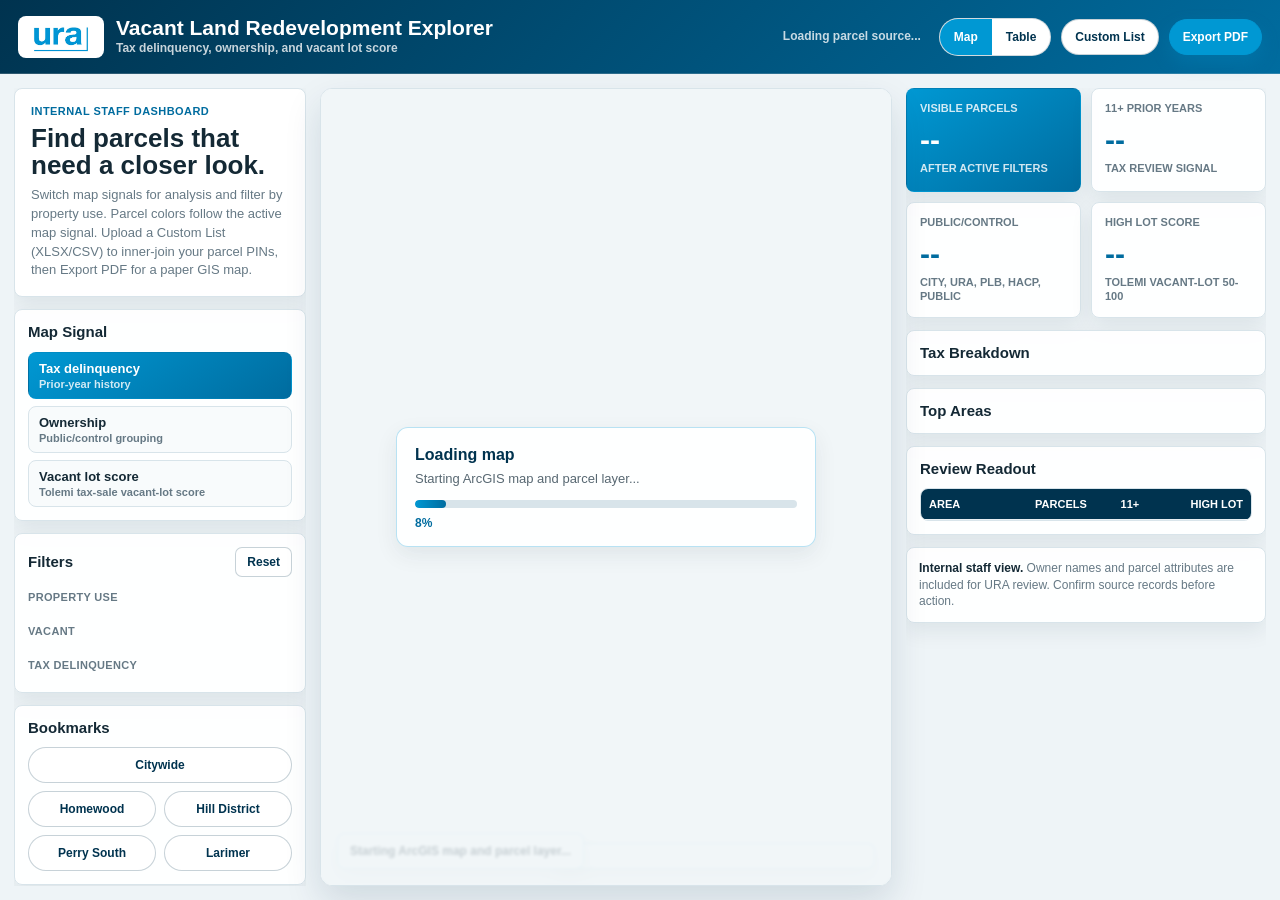
==== docs/index.html @ 0d28d209 "Wait for map draw with LandCare-style loading progress. Keep an overlay and progress steps until the" ====
<!doctype html>
<html lang="en">
  <head>
    <meta charset="utf-8" />
    <meta name="viewport" content="width=device-width, initial-scale=1" />
    <title>Vacant Land Redevelopment Explorer</title>
    <link rel="stylesheet" href="https://js.arcgis.com/4.30/esri/themes/light/main.css" />
    <link rel="stylesheet" href="styles.css" />
  </head>
  <body>
    <header class="app-header" aria-label="URA vacant land dashboard header">
      <a class="brand" href="https://www.ura.org/" aria-label="Urban Redevelopment Authority of Pittsburgh">
        <img src="assets/ura-wordmark.png" alt="URA Urban Redevelopment Authority of Pittsburgh logo" />
        <span>
          <strong>Vacant Land Redevelopment Explorer</strong>
          <em>Tax delinquency, ownership, and vacant lot score</em>
        </span>
      </a>
      <p class="freshness" id="sourceFreshness">
        Loading parcel source...
      </p>
      <div class="header-actions">
        <div class="view-toggle" role="group" aria-label="App view">
          <button class="view-toggle-button is-active" type="button" data-view-mode="map">Map</button>
          <button class="view-toggle-button" type="button" data-view-mode="table">Table</button>
        </div>
        <button class="ghost-button" id="customListButton" type="button">Custom List</button>
        <button class="small-button is-hidden" id="clearCustomListButton" type="button">Clear list</button>
        <button class="primary-button" id="exportPdfButton" type="button">Export PDF</button>
        <button class="primary-button is-hidden" id="exportXlsxButton" type="button">Export XLSX</button>
      </div>
    </header>

    <main class="dashboard-shell" id="mapView">
      <aside class="control-panel" aria-label="Map controls">
        <section class="panel hero-panel">
          <span class="eyebrow">Internal staff dashboard</span>
          <h1>Find parcels that need a closer look.</h1>
          <p>Switch map signals for analysis and filter by property use. Parcel colors follow the active map signal. Upload a Custom List (XLSX/CSV) to inner-join your parcel PINs, then Export PDF for a paper GIS map.</p>
          <div class="custom-list-banner is-hidden" id="customListBanner" aria-live="polite"></div>
        </section>

        <section class="panel">
          <div class="panel-head">
            <h2>Map Signal</h2>
          </div>
          <div class="segmented-control" id="signalModeControls" aria-label="Map signal"></div>
        </section>

        <section class="panel">
          <div class="panel-head">
            <h2>Filters</h2>
            <button class="small-button" id="resetFilters" type="button">Reset</button>
          </div>
          <h3>Property Use</h3>
          <div class="filter-list" id="useGroupFilters"></div>
          <h3>Vacant</h3>
          <div class="filter-list" id="vacantFilters"></div>
          <h3 id="signalFilterHeading">Tax Delinquency</h3>
          <div class="filter-list" id="signalFilters"></div>
        </section>

        <section class="panel">
          <div class="panel-head">
            <h2>Bookmarks</h2>
          </div>
          <div class="bookmark-grid" aria-label="Area bookmarks">
            <button class="bookmark" data-center="-79.9959,40.4406" data-zoom="12" type="button">Citywide</button>
            <button class="bookmark" data-center="-79.9105,40.4572" data-zoom="14" type="button">Homewood</button>
            <button class="bookmark" data-center="-79.9706,40.4467" data-zoom="14" type="button">Hill District</button>
            <button class="bookmark" data-center="-80.0140,40.4682" data-zoom="14" type="button">Perry South</button>
            <button class="bookmark" data-center="-79.9137,40.4668" data-zoom="14" type="button">Larimer</button>
          </div>
        </section>

        <section class="panel">
          <div class="panel-head">
            <h2>Legend</h2>
          </div>
          <div class="legend-list" id="sideLegend"></div>
        </section>
      </aside>

      <section class="map-stage" aria-label="Vacant land redevelopment map">
        <div id="viewDiv"></div>
        <div class="map-loading-overlay" id="mapLoadingOverlay" aria-live="polite" aria-busy="true">
          <div class="map-loading-card">
            <strong id="mapLoadingTitle">Loading map</strong>
            <p id="mapLoadingStep">Starting ArcGIS map and parcel layer...</p>
            <div class="map-loading-track" aria-hidden="true">
              <div class="map-loading-bar" id="mapLoadingBar"></div>
            </div>
            <span class="map-loading-percent" id="mapLoadingPercent">8%</span>
          </div>
        </div>
        <div class="map-legend" id="mapLegend" aria-label="Current map legend"></div>
        <div class="map-status" id="mapStatus" aria-live="polite">Loading vacant land parcels...</div>
        <div class="export-status" id="exportStatus" aria-live="polite"></div>
      </section>

      <aside class="summary-panel" aria-label="Dashboard summary">
        <section class="metric-grid" aria-label="Current map metrics">
          <article class="metric-card primary">
            <span>Visible parcels</span>
            <strong id="visibleParcelMetric">--</strong>
            <em>after active filters</em>
          </article>
          <article class="metric-card">
            <span>11+ prior years</span>
            <strong id="longDelinquencyMetric">--</strong>
            <em>tax review signal</em>
          </article>
          <article class="metric-card">
            <span>Public/control</span>
            <strong id="publicControlMetric">--</strong>
            <em>City, URA, PLB, HACP, public</em>
          </article>
          <article class="metric-card">
            <span>High lot score</span>
            <strong id="vacantLotScoreMetric">--</strong>
            <em>Tolemi vacant-lot 50-100</em>
          </article>
        </section>

        <section class="panel">
          <div class="panel-head">
            <h2 id="signalChartTitle">Tax Breakdown</h2>
          </div>
          <div class="native-chart" id="signalChart" role="img" aria-label="Current signal breakdown"></div>
        </section>

        <section class="panel">
          <div class="panel-head">
            <h2>Top Areas</h2>
          </div>
          <div class="native-chart" id="areaChart" role="img" aria-label="Top neighborhoods under active filters"></div>
        </section>

        <section class="panel">
          <div class="panel-head">
            <h2>Review Readout</h2>
          </div>
          <div class="table-wrap">
            <table>
              <thead>
                <tr>
                  <th>Area</th>
                  <th>Parcels</th>
                  <th>11+</th>
                  <th>High lot</th>
                </tr>
              </thead>
              <tbody id="reviewTableBody"></tbody>
            </table>
          </div>
        </section>

        <section class="source-note">
          <strong>Internal staff view.</strong>
          Owner names and parcel attributes are included for URA review. Confirm source records before action.
        </section>
      </aside>
    </main>

    <section class="table-view" id="tableView" aria-label="Parcel spreadsheet table">
      <div class="table-toolbar">
        <div class="table-toolbar-main">
          <div>
            <strong id="tableRowCount">0 parcels</strong>
            <span class="table-toolbar-note">Starts from current map filters / custom list · Internal staff use</span>
          </div>
          <label class="table-search">
            <span>Search</span>
            <input id="tableSearchInput" type="search" placeholder="PIN, owner, EPP project, or neighborhood" />
          </label>
        </div>
        <div class="table-toolbar-actions">
          <span class="table-checked-count" id="tableCheckedCount">0 checked</span>
          <button class="small-button" id="tableSelectPageButton" type="button">Check page</button>
          <button class="small-button" id="tableClearCheckedButton" type="button" disabled>Clear checks</button>
          <button class="primary-button" id="tableExportCheckedPdfButton" type="button" disabled>Export checked PDF</button>
          <button class="small-button" id="tableClearFilters" type="button">Clear table filters</button>
          <button class="small-button" id="tableColumnsButton" type="button">Columns</button>
          <button class="primary-button" id="tableExportButton" type="button">Export XLSX</button>
        </div>
      </div>

      <div class="table-filter-bar" id="tableFilterBar"></div>

      <div class="spreadsheet-wrap">
        <table class="spreadsheet-table" id="spreadsheetTable">
          <thead id="spreadsheetHead"></thead>
          <tbody id="spreadsheetBody"></tbody>
        </table>
      </div>

      <div class="table-pagination">
        <button class="small-button" id="tablePrevPage" type="button">Previous</button>
        <span id="tablePageLabel">Page 1</span>
        <button class="small-button" id="tableNextPage" type="button">Next</button>
        <label class="table-page-size">
          Rows
          <select id="tablePageSize">
            <option value="100">100</option>
            <option value="250" selected>250</option>
            <option value="500">500</option>
          </select>
        </label>
      </div>
    </section>

    <div class="modal-backdrop is-hidden" id="columnPickerModal" aria-hidden="true">
      <div class="modal-card" role="dialog" aria-labelledby="columnPickerTitle">
        <div class="modal-head">
          <h2 id="columnPickerTitle">Visible columns</h2>
          <button class="small-button" type="button" data-close-modal="columnPickerModal">Close</button>
        </div>
        <div class="modal-checklist" id="columnPickerList"></div>
        <div class="modal-actions">
          <button class="small-button" id="columnPickerSelectAll" type="button">Select all</button>
          <button class="small-button" id="columnPickerSelectNone" type="button">Select none</button>
          <button class="primary-button" type="button" data-close-modal="columnPickerModal">Done</button>
        </div>
      </div>
    </div>

    <div class="modal-backdrop is-hidden" id="exportColumnsModal" aria-hidden="true">
      <div class="modal-card" role="dialog" aria-labelledby="exportColumnsTitle">
        <div class="modal-head">
          <h2 id="exportColumnsTitle">Export XLSX columns</h2>
          <button class="small-button" type="button" data-close-modal="exportColumnsModal">Close</button>
        </div>
        <p class="modal-note">Exports the current table-filtered rows. Internal staff use only.</p>
        <div class="modal-checklist" id="exportColumnsList"></div>
        <div class="modal-actions">
          <button class="small-button" id="exportColumnsSelectAll" type="button">Select all</button>
          <button class="small-button" id="exportColumnsSelectNone" type="button">Select none</button>
          <button class="primary-button" id="confirmExportXlsx" type="button">Download XLSX</button>
        </div>
      </div>
    </div>

    <div class="modal-backdrop is-hidden" id="pdfOptionsModal" aria-hidden="true">
      <div class="modal-card" role="dialog" aria-labelledby="pdfOptionsTitle">
        <div class="modal-head">
          <h2 id="pdfOptionsTitle">Paper GIS PDF options</h2>
          <button class="small-button" type="button" data-close-modal="pdfOptionsModal">Close</button>
        </div>
        <p class="modal-note">
          Keeps the current map zoom/extent. Choose which side-panel details to include on the paper map.
        </p>
        <div class="modal-checklist" id="pdfMetricsList"></div>
        <div class="modal-actions">
          <button class="small-button" id="pdfMetricsSelectAll" type="button">Select all</button>
          <button class="small-button" id="pdfMetricsSelectNone" type="button">Select none</button>
          <button class="primary-button" id="confirmExportPdf" type="button">Create PDF</button>
        </div>
      </div>
    </div>

    <div class="modal-backdrop is-hidden" id="customListModal" aria-hidden="true">
      <div class="modal-card custom-list-modal" role="dialog" aria-labelledby="customListTitle">
        <div class="modal-head">
          <h2 id="customListTitle">Custom List Visualizer</h2>
          <button class="small-button" type="button" data-close-modal="customListModal">Close</button>
        </div>
        <p class="modal-note">
          Upload an XLSX or CSV with parcel PINs (e.g. <code>parcel_id</code> / <code>par_pin</code>).
          The app inner-joins to vacant-land parcels already loaded, colors by the active map signal, and supports paper GIS PDF export.
        </p>
        <div class="custom-list-form">
          <label class="custom-list-file">
            <span>Spreadsheet file</span>
            <input id="customListFileInput" type="file" accept=".xlsx,.xls,.csv,text/csv,application/vnd.openxmlformats-officedocument.spreadsheetml.sheet,application/vnd.ms-excel" />
          </label>
          <label class="custom-list-select is-hidden" id="customListSheetLabel">
            <span>Sheet</span>
            <select id="customListSheetSelect"></select>
          </label>
          <label class="custom-list-select is-hidden" id="customListPinLabel">
            <span>PIN column</span>
            <select id="customListPinSelect"></select>
          </label>
          <p class="custom-list-preview" id="customListPreview">No file selected.</p>
        </div>
        <div class="modal-actions">
          <button class="small-button" type="button" data-close-modal="customListModal">Cancel</button>
          <button class="primary-button" id="applyCustomListButton" type="button" disabled>Apply list to map</button>
        </div>
      </div>
    </div>

    <script src="https://cdn.sheetjs.com/xlsx-0.20.3/package/dist/xlsx.full.min.js"></script>
    <script src="https://js.arcgis.com/4.30/"></script>
    <script src="app.js"></script>
  </body>
</html>
---- docs/styles.css ----
:root {
  --ura-blue: #0098d3;
  --ura-blue-dark: #006c9f;
  --ura-deep: #00334f;
  --canvas: #eef4f7;
  --paper: #ffffff;
  --paper-soft: #f8fbfc;
  --ink: #142935;
  --muted: #667985;
  --line: #d8e4ea;
  --green: #267a4b;
  --orange: #c96f2d;
  --gold: #f0c24b;
  --danger: #c54036;
  --shadow: 0 16px 36px rgba(0, 47, 76, 0.13);
  --soft-shadow: 0 8px 22px rgba(14, 38, 51, 0.08);
  --header-height: 74px;
}

* {
  box-sizing: border-box;
}

html,
body {
  min-height: 100%;
}

body {
  margin: 0;
  color: var(--ink);
  background: var(--canvas);
  font-family: Arial, "Helvetica Neue", Helvetica, sans-serif;
}

button,
a {
  font: inherit;
}

button {
  cursor: pointer;
}

.app-header {
  display: grid;
  grid-template-columns: minmax(260px, auto) minmax(240px, 1fr) auto;
  align-items: center;
  gap: 18px;
  min-height: var(--header-height);
  padding: 10px 18px;
  color: #ffffff;
  background: linear-gradient(135deg, var(--ura-deep), var(--ura-blue-dark));
  border-bottom: 1px solid rgba(255, 255, 255, 0.18);
}

.brand {
  display: flex;
  align-items: center;
  gap: 12px;
  min-width: 0;
  color: #ffffff;
  text-decoration: none;
}

.brand img {
  width: 86px;
  height: 42px;
  padding: 5px 7px;
  object-fit: contain;
  background: #ffffff;
  border-radius: 8px;
}

.brand span {
  display: grid;
  gap: 2px;
  min-width: 0;
}

.brand strong {
  font-size: 21px;
  line-height: 1;
  letter-spacing: 0;
}

.brand em,
.freshness {
  color: rgba(255, 255, 255, 0.78);
  font-size: 12px;
  font-style: normal;
  font-weight: 700;
  line-height: 1.35;
}

.freshness {
  margin: 0;
  text-align: right;
}

.header-actions {
  display: flex;
  align-items: center;
  gap: 10px;
}

.ghost-button,
.primary-button,
.small-button,
.bookmark {
  display: inline-flex;
  align-items: center;
  justify-content: center;
  min-height: 36px;
  padding: 0 13px;
  border: 1px solid rgba(0, 51, 79, 0.22);
  border-radius: 999px;
  color: var(--ura-deep);
  background: #ffffff;
  font-size: 12px;
  font-weight: 800;
  text-decoration: none;
}

.primary-button {
  color: #ffffff;
  background: var(--ura-blue);
  border-color: var(--ura-blue);
  box-shadow: 0 8px 18px rgba(0, 152, 211, 0.22);
}

.primary-button:disabled {
  cursor: wait;
  opacity: 0.7;
}

.small-button {
  min-height: 30px;
  padding: 0 11px;
  border-radius: 7px;
}

.ghost-button:hover,
.small-button:hover,
.bookmark:hover {
  border-color: var(--ura-blue);
  color: var(--ura-blue-dark);
}

.primary-button:hover {
  background: var(--ura-blue-dark);
}

.ghost-button.is-active-list {
  border-color: var(--ura-blue);
  color: var(--ura-blue-dark);
  background: rgba(0, 152, 211, 0.12);
}

.dashboard-shell {
  display: grid;
  grid-template-columns: 292px minmax(520px, 1fr) 360px;
  gap: 14px;
  height: calc(100vh - var(--header-height));
  min-height: 680px;
  padding: 14px;
}

.control-panel,
.summary-panel {
  display: flex;
  flex-direction: column;
  gap: 12px;
  min-width: 0;
  overflow: auto;
}

.map-stage {
  position: relative;
  min-width: 0;
  overflow: hidden;
  background: var(--paper);
  border: 1px solid var(--line);
  border-radius: 12px;
  box-shadow: var(--shadow);
}

#viewDiv {
  width: 100%;
  height: 100%;
}

.panel,
.metric-card,
.source-note {
  background: rgba(255, 255, 255, 0.96);
  border: 1px solid var(--line);
  border-radius: 8px;
  box-shadow: var(--soft-shadow);
}

.panel {
  padding: 13px;
}

.hero-panel {
  padding: 16px;
  background: #ffffff;
}

.eyebrow {
  display: block;
  margin-bottom: 8px;
  color: var(--ura-blue-dark);
  font-size: 11px;
  font-weight: 900;
  letter-spacing: 0.04em;
  text-transform: uppercase;
}

h1,
h2,
h3,
p {
  margin-top: 0;
}

h1 {
  margin-bottom: 8px;
  font-size: 26px;
  line-height: 1.02;
  letter-spacing: 0;
}

h2 {
  margin: 0;
  color: var(--ink);
  font-size: 15px;
  line-height: 1.2;
}

h3 {
  margin: 14px 0 8px;
  color: var(--muted);
  font-size: 11px;
  font-weight: 900;
  letter-spacing: 0.03em;
  text-transform: uppercase;
}

p {
  margin-bottom: 0;
  color: var(--muted);
  font-size: 13px;
  line-height: 1.45;
}

.panel-head {
  display: flex;
  align-items: center;
  justify-content: space-between;
  gap: 10px;
}

.segmented-control {
  display: grid;
  grid-template-columns: 1fr;
  gap: 7px;
  margin-top: 11px;
}

.compact-segments {
  grid-template-columns: repeat(2, minmax(0, 1fr));
}

.segment-button {
  min-height: 42px;
  padding: 8px 10px;
  border: 1px solid var(--line);
  border-radius: 8px;
  color: var(--ink);
  background: var(--paper-soft);
  text-align: left;
  font-size: 13px;
  font-weight: 800;
}

.segment-button span {
  display: block;
  margin-top: 2px;
  color: var(--muted);
  font-size: 11px;
  font-weight: 700;
}

.segment-button.is-active {
  color: #ffffff;
  background: linear-gradient(145deg, var(--ura-blue), var(--ura-blue-dark));
  border-color: transparent;
}

.segment-button.is-active span {
  color: rgba(255, 255, 255, 0.82);
}

.filter-list,
.legend-list,
.native-chart {
  display: grid;
  gap: 8px;
}

.filter-item {
  display: grid;
  grid-template-columns: minmax(0, 1fr) auto;
  align-items: center;
  gap: 8px;
  min-height: 36px;
  padding: 8px 9px;
  background: var(--paper-soft);
  border: 1px solid var(--line);
  border-radius: 8px;
}

.filter-left,
.legend-item {
  display: flex;
  align-items: center;
  min-width: 0;
  gap: 8px;
}

.filter-item input {
  width: 16px;
  height: 16px;
  margin: 0;
  accent-color: var(--ura-blue);
}

.swatch,
.legend-swatch {
  width: 13px;
  height: 13px;
  flex: 0 0 13px;
  border: 1px solid rgba(20, 41, 53, 0.28);
  border-radius: 50%;
}

.ownership-legend-list {
  gap: 10px;
}

.ownership-legend-item {
  gap: 9px;
}

.ownership-swatch {
  width: 22px;
  height: 16px;
  flex-basis: 22px;
  border: 0;
  border-radius: 0;
  clip-path: polygon(0 0, 100% 72%, 0 100%);
}

.filter-label,
.legend-label {
  min-width: 0;
  color: var(--ink);
  font-size: 12px;
  font-weight: 800;
  overflow-wrap: anywhere;
}

.filter-count,
.legend-count {
  color: var(--muted);
  font-size: 11px;
  font-weight: 800;
  white-space: nowrap;
}

.bookmark-grid {
  display: grid;
  grid-template-columns: repeat(2, minmax(0, 1fr));
  gap: 8px;
  margin-top: 10px;
}

.bookmark:first-child {
  grid-column: 1 / -1;
}

.metric-grid {
  display: grid;
  grid-template-columns: repeat(2, minmax(0, 1fr));
  gap: 10px;
}

.metric-card {
  min-height: 104px;
  padding: 13px;
}

.metric-card.primary {
  color: #ffffff;
  background: linear-gradient(145deg, var(--ura-blue), var(--ura-blue-dark));
  border-color: transparent;
}

.metric-card span,
.metric-card em {
  display: block;
  color: var(--muted);
  font-size: 11px;
  font-style: normal;
  font-weight: 900;
  line-height: 1.25;
  text-transform: uppercase;
}

.metric-card.primary span,
.metric-card.primary em {
  color: rgba(255, 255, 255, 0.82);
}

.metric-card strong {
  display: block;
  margin: 10px 0 8px;
  color: var(--ura-blue-dark);
  font-size: 30px;
  line-height: 0.95;
}

.metric-card.primary strong {
  color: #ffffff;
}

.chart-row {
  display: grid;
  grid-template-columns: minmax(94px, 0.9fr) minmax(86px, 1fr) auto;
  align-items: center;
  gap: 9px;
  min-height: 26px;
}

.chart-label,
.chart-value {
  color: var(--ink);
  font-size: 12px;
  font-weight: 800;
  overflow-wrap: anywhere;
}

.chart-track {
  height: 12px;
  overflow: hidden;
  background: #d9edf4;
  border-radius: 999px;
}

.chart-bar {
  display: block;
  height: 100%;
  min-width: 3px;
  border-radius: inherit;
  background: var(--ura-blue);
}

.chart-value {
  color: var(--ura-blue-dark);
  text-align: right;
  white-space: nowrap;
}

.table-wrap {
  margin-top: 10px;
  overflow: auto;
  border: 1px solid var(--line);
  border-radius: 8px;
}

table {
  width: 100%;
  border-collapse: collapse;
  background: #ffffff;
  font-size: 12px;
}

th,
td {
  padding: 9px 8px;
  border-bottom: 1px solid #e8eef2;
  text-align: left;
  vertical-align: top;
}

th {
  color: #ffffff;
  background: var(--ura-deep);
  font-size: 11px;
  text-transform: uppercase;
}

td:not(:first-child),
th:not(:first-child) {
  text-align: right;
  white-space: nowrap;
}

tr:last-child td {
  border-bottom: 0;
}

.source-note {
  padding: 12px;
  color: var(--muted);
  font-size: 12px;
  line-height: 1.4;
}

.source-note strong {
  color: var(--ink);
}

.map-legend,
.map-status,
.export-status {
  position: absolute;
  z-index: 5;
  max-width: min(360px, calc(100% - 32px));
  background: rgba(255, 255, 255, 0.96);
  border: 1px solid rgba(0, 152, 211, 0.2);
  border-radius: 8px;
  box-shadow: var(--soft-shadow);
}

.map-legend {
  right: 16px;
  bottom: 16px;
  width: 320px;
  padding: 12px;
}

.map-legend .legend-title {
  display: block;
  margin-bottom: 8px;
  color: var(--ura-blue-dark);
  font-size: 12px;
  font-weight: 900;
  letter-spacing: 0.03em;
  text-transform: uppercase;
}

.map-status,
.export-status {
  left: 16px;
  bottom: 16px;
  padding: 9px 12px;
  color: var(--ink);
  font-size: 12px;
  font-weight: 800;
  line-height: 1.35;
}

.map-loading-overlay {
  position: absolute;
  inset: 0;
  z-index: 8;
  display: grid;
  place-items: center;
  padding: 18px;
  background: rgba(238, 244, 247, 0.82);
  backdrop-filter: blur(1.5px);
}

.map-loading-overlay.is-hidden {
  display: none;
}

.map-loading-card {
  width: min(420px, 100%);
  padding: 18px 18px 16px;
  border: 1px solid rgba(0, 152, 211, 0.28);
  border-radius: 12px;
  background: rgba(255, 255, 255, 0.97);
  box-shadow: var(--soft-shadow);
  color: #142935;
}

.map-loading-card strong {
  display: block;
  margin-bottom: 6px;
  color: #00334f;
  font-size: 16px;
}

.map-loading-card p {
  margin: 0 0 12px;
  color: #586872;
  font-size: 13px;
  line-height: 1.4;
}

.map-loading-track {
  height: 8px;
  overflow: hidden;
  border-radius: 999px;
  background: #d8e4ea;
}

.map-loading-bar {
  width: 8%;
  height: 100%;
  border-radius: inherit;
  background: linear-gradient(90deg, #0098d3, #006c9f);
  transition: width 0.35s ease;
}

.map-loading-percent {
  display: block;
  margin-top: 8px;
  color: #006c9f;
  font-size: 12px;
  font-weight: 800;
}

.export-status {
  bottom: auto;
  top: 16px;
}

.map-status.is-hidden,
.export-status:empty {
  display: none;
}

.empty-chart {
  padding: 12px;
  color: var(--muted);
  background: var(--paper-soft);
  border: 1px dashed var(--line);
  border-radius: 8px;
  font-size: 12px;
  font-weight: 800;
}

.popup-grid {
  display: grid;
  grid-template-columns: max-content minmax(0, 1fr);
  gap: 7px 12px;
  min-width: 250px;
}

.popup-grid dt {
  color: #687985;
  font-weight: 800;
}

.popup-grid dd {
  margin: 0;
  color: #1b2f39;
  overflow-wrap: anywhere;
}

.popup-coords {
  margin: 4px 0 0;
  color: #687985;
  font-family: ui-monospace, SFMono-Regular, Menlo, Consolas, monospace;
  font-size: 0.92em;
}

.popup-external-links {
  margin: 6px 0 0;
}

.popup-external-links a {
  color: #0078a8;
  font-weight: 700;
  text-decoration: none;
}

.popup-external-links a:hover {
  text-decoration: underline;
}

.esri-popup__main-container {
  border-radius: 8px;
}

@media (max-width: 1180px) {
  .dashboard-shell {
    grid-template-columns: 280px minmax(520px, 1fr);
    height: auto;
    min-height: 0;
  }

  .summary-panel {
    grid-column: 1 / -1;
    display: grid;
    grid-template-columns: repeat(2, minmax(0, 1fr));
    overflow: visible;
  }

  .metric-grid,
  .source-note {
    grid-column: 1 / -1;
  }

  .map-stage {
    min-height: 680px;
  }
}

@media (max-width: 860px) {
  :root {
    --header-height: auto;
  }

  .app-header {
    grid-template-columns: 1fr;
    gap: 10px;
  }

  .freshness {
    text-align: left;
  }

  .header-actions {
    flex-wrap: wrap;
  }

  .dashboard-shell {
    grid-template-columns: 1fr;
    padding: 10px;
  }

  .control-panel,
  .summary-panel {
    overflow: visible;
  }

  .map-stage {
    min-height: 62vh;
    order: -1;
  }

  .summary-panel {
    grid-template-columns: 1fr;
  }
}

@media (max-width: 560px) {
  .brand {
    align-items: flex-start;
  }

  .brand img {
    width: 76px;
    height: 38px;
  }

  .brand strong {
    font-size: 18px;
  }

  h1 {
    font-size: 22px;
  }

  .metric-grid,
  .bookmark-grid {
    grid-template-columns: 1fr;
  }

  .chart-row {
    grid-template-columns: 1fr auto;
  }

  .chart-track {
    grid-column: 1 / -1;
    grid-row: 2;
  }

  .map-legend {
    display: none;
  }
}

/* Map / Table view toggle */
.view-toggle {
  display: inline-flex;
  border: 1px solid rgba(0, 51, 79, 0.18);
  border-radius: 999px;
  overflow: hidden;
  background: #ffffff;
}

.view-toggle-button {
  min-height: 36px;
  padding: 0 14px;
  border: 0;
  background: transparent;
  color: var(--ura-deep);
  font-size: 12px;
  font-weight: 800;
  cursor: pointer;
}

.view-toggle-button.is-active {
  background: var(--ura-blue);
  color: #ffffff;
}

.is-hidden {
  display: none !important;
}

body.is-table-view .dashboard-shell {
  display: none !important;
}

body.is-table-view .table-view {
  display: grid !important;
}

.table-view {
  display: none;
  grid-template-rows: auto auto minmax(0, 1fr) auto;
  height: calc(100vh - 72px);
  min-height: 520px;
  background: #eef4f7;
  padding: 12px 14px 16px;
  gap: 10px;
}

.table-toolbar,
.table-filter-bar,
.table-pagination,
.modal-card {
  background: #ffffff;
  border: 1px solid #d8e4ea;
  border-radius: 10px;
}

.table-toolbar {
  display: flex;
  flex-wrap: wrap;
  justify-content: space-between;
  gap: 12px;
  padding: 12px 14px;
}

.table-toolbar-main {
  display: flex;
  flex-wrap: wrap;
  gap: 14px;
  align-items: end;
}

.table-toolbar-main strong {
  display: block;
  color: var(--ura-deep);
  font-size: 16px;
}

.table-toolbar-note {
  color: #687985;
  font-size: 12px;
}

.table-toolbar-actions {
  display: flex;
  flex-wrap: wrap;
  gap: 8px;
  align-items: center;
}

.table-search {
  display: grid;
  gap: 4px;
  font-size: 11px;
  font-weight: 800;
  color: #687985;
  text-transform: uppercase;
}

.table-search input,
.table-page-size select,
.table-filter-group select {
  min-height: 34px;
  padding: 0 10px;
  border: 1px solid #c9d7df;
  border-radius: 8px;
  color: #142935;
  background: #fff;
  font-size: 13px;
}

.table-search input {
  min-width: 260px;
}

.table-filter-bar {
  display: flex;
  flex-wrap: wrap;
  gap: 10px;
  padding: 10px 12px;
}

.table-filter-group {
  display: grid;
  gap: 4px;
  min-width: 150px;
  font-size: 11px;
  font-weight: 800;
  color: #687985;
  text-transform: uppercase;
}

.table-filter-group select {
  min-width: 160px;
  max-width: 220px;
}

.spreadsheet-wrap {
  min-height: 0;
  overflow: auto;
  background: #ffffff;
  border: 1px solid #d8e4ea;
  border-radius: 10px;
}

.spreadsheet-table {
  width: max-content;
  min-width: 100%;
  border-collapse: separate;
  border-spacing: 0;
  font-size: 12px;
}

.spreadsheet-table th,
.spreadsheet-table td {
  padding: 8px 10px;
  border-bottom: 1px solid #e4edf2;
  border-right: 1px solid #eef4f7;
  text-align: left;
  white-space: nowrap;
  max-width: 280px;
  overflow: hidden;
  text-overflow: ellipsis;
}

.spreadsheet-table th {
  position: sticky;
  top: 0;
  z-index: 2;
  background: #f4f8fa;
  color: #142935;
  font-weight: 800;
  cursor: pointer;
}

.spreadsheet-table .check-col {
  position: sticky;
  left: 0;
  z-index: 3;
  width: 44px;
  min-width: 44px;
  max-width: 44px;
  padding: 6px 8px;
  text-align: center;
  background: #f4f8fa;
  cursor: default;
}

.spreadsheet-table td.check-col {
  z-index: 1;
  background: #ffffff;
}

.spreadsheet-table tr:hover td.check-col {
  background: #eef6fa;
}

.row-check {
  display: inline-flex;
  align-items: center;
  justify-content: center;
  margin: 0;
  cursor: pointer;
}

.row-check input {
  width: 15px;
  height: 15px;
  accent-color: var(--ura-blue);
  cursor: pointer;
}

.visually-hidden {
  position: absolute;
  width: 1px;
  height: 1px;
  padding: 0;
  margin: -1px;
  overflow: hidden;
  clip: rect(0, 0, 0, 0);
  white-space: nowrap;
  border: 0;
}

.table-checked-count {
  display: inline-flex;
  align-items: center;
  min-height: 30px;
  padding: 0 10px;
  border-radius: 7px;
  background: rgba(0, 152, 211, 0.1);
  color: #0f3a4d;
  font-size: 12px;
  font-weight: 800;
}

.spreadsheet-table th:hover {
  background: #e8f1f6;
}

.spreadsheet-table tr:hover td {
  background: #f7fbfd;
}

.table-pagination {
  display: flex;
  flex-wrap: wrap;
  gap: 10px;
  align-items: center;
  padding: 10px 12px;
}

.table-page-size {
  margin-left: auto;
  display: inline-flex;
  gap: 8px;
  align-items: center;
  font-size: 12px;
  font-weight: 700;
  color: #445966;
}

.modal-backdrop {
  position: fixed;
  inset: 0;
  z-index: 40;
  display: grid;
  place-items: center;
  padding: 18px;
  background: rgba(10, 28, 38, 0.45);
}

.modal-card {
  width: min(560px, 100%);
  max-height: min(80vh, 720px);
  display: grid;
  grid-template-rows: auto auto minmax(0, 1fr) auto;
  overflow: hidden;
}

.modal-head,
.modal-actions {
  display: flex;
  justify-content: space-between;
  gap: 10px;
  align-items: center;
  padding: 12px 14px;
}

.modal-head h2 {
  margin: 0;
  font-size: 16px;
}

.modal-note {
  margin: 0;
  padding: 0 14px 8px;
  color: #687985;
  font-size: 12px;
}

.modal-checklist {
  overflow: auto;
  padding: 4px 14px 12px;
  display: grid;
  gap: 6px;
}

.modal-checklist label {
  display: flex;
  gap: 8px;
  align-items: center;
  font-size: 13px;
  color: #142935;
}

.pdf-options-group {
  display: grid;
  gap: 6px;
  margin-bottom: 12px;
  padding-bottom: 10px;
  border-bottom: 1px solid #e4edf2;
}

.pdf-options-group:last-child {
  margin-bottom: 0;
  padding-bottom: 0;
  border-bottom: 0;
}

.pdf-options-group strong {
  color: #00334f;
  font-size: 12px;
  text-transform: uppercase;
  letter-spacing: 0.03em;
}

.custom-list-banner {
  margin-top: 12px;
  padding: 10px 12px;
  border: 1px solid rgba(0, 152, 211, 0.35);
  border-radius: 8px;
  background: rgba(0, 152, 211, 0.08);
  color: #0f3a4d;
  font-size: 12px;
  line-height: 1.4;
}

.custom-list-banner strong {
  display: block;
  margin-bottom: 2px;
  font-size: 13px;
}

.custom-list-modal {
  grid-template-rows: auto auto auto auto;
}

.custom-list-form {
  display: grid;
  gap: 12px;
  padding: 0 14px 12px;
}

.custom-list-file,
.custom-list-select {
  display: grid;
  gap: 6px;
  font-size: 12px;
  font-weight: 700;
  color: #334a56;
}

.custom-list-file input,
.custom-list-select select {
  min-height: 36px;
  padding: 6px 10px;
  border: 1px solid #c7d5dd;
  border-radius: 8px;
  background: #fff;
  font-size: 13px;
  font-weight: 600;
  color: #142935;
}

.custom-list-preview {
  margin: 0;
  padding: 10px 12px;
  border-radius: 8px;
  background: #f3f7f9;
  color: #445966;
  font-size: 12px;
  line-height: 1.45;
  white-space: pre-wrap;
}

.custom-list-preview.is-error {
  background: #fff1f0;
  color: #8f1d18;
}

.custom-list-preview.is-ready {
  background: #eef8f1;
  color: #14582e;
}

@media (max-width: 900px) {
  .table-view {
    height: auto;
    min-height: calc(100vh - 120px);
  }

  .table-search input {
    min-width: 180px;
  }
}
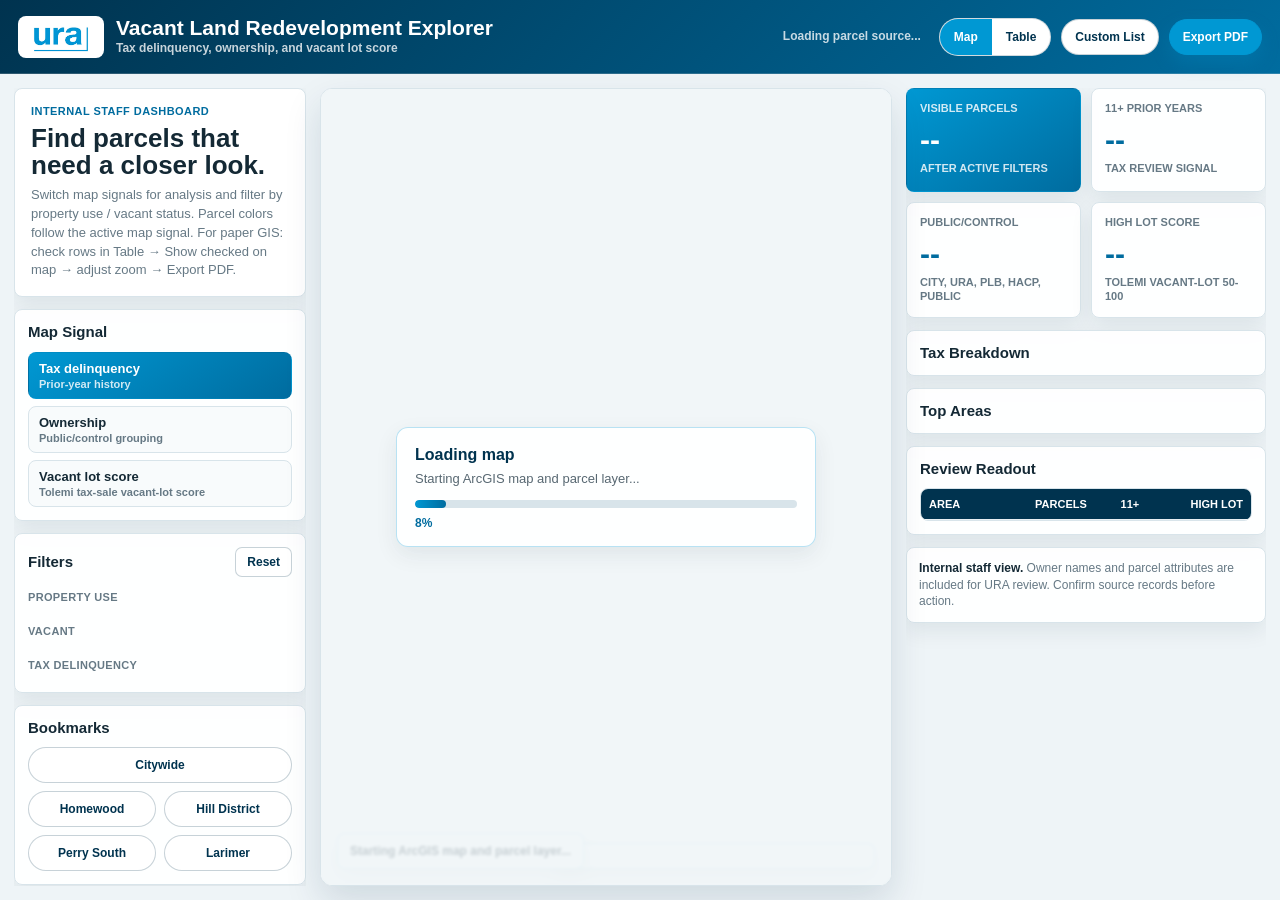
==== commit 6eb90306: "Polish staff journeys for custom list and checked PDF export. Expand vacant filters for joined/check" ====
--- a/docs/index.html
+++ b/docs/index.html
@@ -26,6 +26,7 @@
         </div>
         <button class="ghost-button" id="customListButton" type="button">Custom List</button>
         <button class="small-button is-hidden" id="clearCustomListButton" type="button">Clear list</button>
+        <button class="small-button is-hidden" id="clearCheckedMapButton" type="button">Clear checked map</button>
         <button class="primary-button" id="exportPdfButton" type="button">Export PDF</button>
         <button class="primary-button is-hidden" id="exportXlsxButton" type="button">Export XLSX</button>
       </div>
@@ -36,8 +37,9 @@
         <section class="panel hero-panel">
           <span class="eyebrow">Internal staff dashboard</span>
           <h1>Find parcels that need a closer look.</h1>
-          <p>Switch map signals for analysis and filter by property use. Parcel colors follow the active map signal. Upload a Custom List (XLSX/CSV) to inner-join your parcel PINs, then Export PDF for a paper GIS map.</p>
+          <p>Switch map signals for analysis and filter by property use / vacant status. Parcel colors follow the active map signal. For paper GIS: check rows in Table → Show checked on map → adjust zoom → Export PDF.</p>
           <div class="custom-list-banner is-hidden" id="customListBanner" aria-live="polite"></div>
+          <div class="custom-list-banner checked-map-banner is-hidden" id="checkedMapBanner" aria-live="polite"></div>
         </section>
 
         <section class="panel">
@@ -167,7 +169,7 @@
         <div class="table-toolbar-main">
           <div>
             <strong id="tableRowCount">0 parcels</strong>
-            <span class="table-toolbar-note">Starts from current map filters / custom list · Internal staff use</span>
+            <span class="table-toolbar-note">Starts from current map filters / custom list · Check rows → Show checked on map → Export PDF</span>
           </div>
           <label class="table-search">
             <span>Search</span>
@@ -178,6 +180,7 @@
           <span class="table-checked-count" id="tableCheckedCount">0 checked</span>
           <button class="small-button" id="tableSelectPageButton" type="button">Check page</button>
           <button class="small-button" id="tableClearCheckedButton" type="button" disabled>Clear checks</button>
+          <button class="primary-button" id="tableShowCheckedMapButton" type="button" disabled>Show checked on map</button>
           <button class="primary-button" id="tableExportCheckedPdfButton" type="button" disabled>Export checked PDF</button>
           <button class="small-button" id="tableClearFilters" type="button">Clear table filters</button>
           <button class="small-button" id="tableColumnsButton" type="button">Columns</button>
--- a/docs/styles.css
+++ b/docs/styles.css
@@ -130,7 +130,7 @@
 }
 
 .primary-button:disabled {
-  cursor: wait;
+  cursor: not-allowed;
   opacity: 0.7;
 }
 
@@ -1140,6 +1140,12 @@
   font-size: 13px;
 }
 
+.checked-map-banner {
+  border-color: rgba(231, 120, 39, 0.45);
+  background: rgba(231, 120, 39, 0.1);
+  color: #7a3b0d;
+}
+
 .custom-list-modal {
   grid-template-rows: auto auto auto auto;
 }
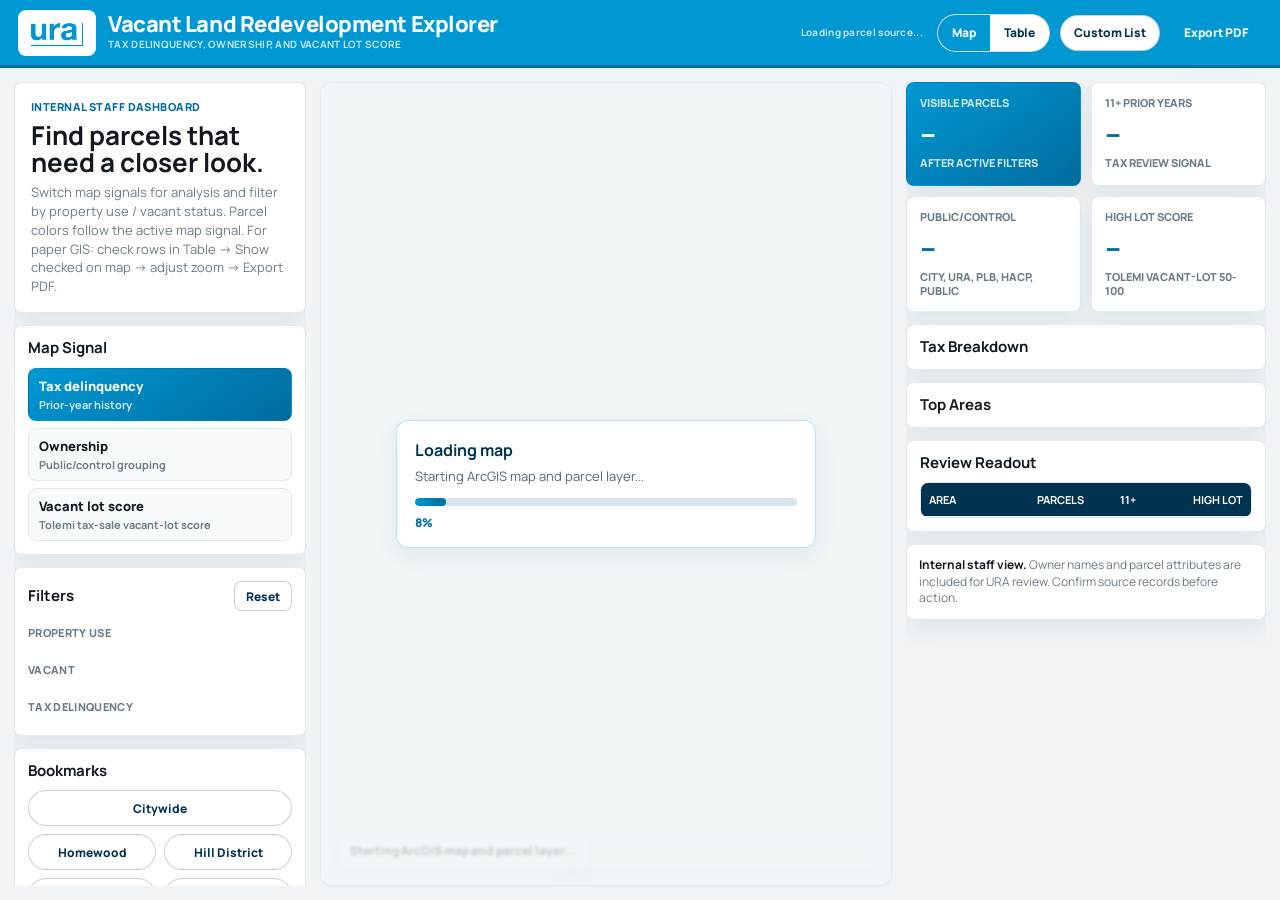
==== commit a24d35e0: "Polish vacant land explorer for launch" ====
--- a/docs/index.html
+++ b/docs/index.html
@@ -3,7 +3,14 @@
   <head>
     <meta charset="utf-8" />
     <meta name="viewport" content="width=device-width, initial-scale=1" />
+    <meta name="description" content="URA's map-first workspace for reviewing vacant-land redevelopment signals in Pittsburgh." />
+    <meta name="theme-color" content="#0098d3" />
+    <meta property="og:title" content="Vacant Land Redevelopment Explorer" />
+    <meta property="og:description" content="URA's map-first workspace for reviewing vacant-land redevelopment signals in Pittsburgh." />
+    <meta property="og:image" content="assets/vacant-land-redevelopment-thumbnail.png" />
+    <meta name="twitter:card" content="summary_large_image" />
     <title>Vacant Land Redevelopment Explorer</title>
+    <link rel="preconnect" href="https://js.arcgis.com" />
     <link rel="stylesheet" href="https://js.arcgis.com/4.30/esri/themes/light/main.css" />
     <link rel="stylesheet" href="styles.css" />
   </head>
--- a/docs/styles.css
+++ b/docs/styles.css
@@ -1,20 +1,25 @@
+@import url("https://fonts.googleapis.com/css2?family=Manrope:wght@400;500;600;700;800&display=swap");
+
 :root {
   --ura-blue: #0098d3;
   --ura-blue-dark: #006c9f;
   --ura-deep: #00334f;
-  --canvas: #eef4f7;
+  --canvas: #f0f4f7;
   --paper: #ffffff;
   --paper-soft: #f8fbfc;
-  --ink: #142935;
-  --muted: #667985;
-  --line: #d8e4ea;
-  --green: #267a4b;
-  --orange: #c96f2d;
+  --ink: #111820;
+  --muted: #6b7c86;
+  --line: #e2eaef;
+  --green: #2e7d32;
+  --orange: #c2410c;
   --gold: #f0c24b;
   --danger: #c54036;
-  --shadow: 0 16px 36px rgba(0, 47, 76, 0.13);
-  --soft-shadow: 0 8px 22px rgba(14, 38, 51, 0.08);
-  --header-height: 74px;
+  --shadow: 0 1px 2px rgba(0, 47, 76, 0.04);
+  --soft-shadow: 0 8px 24px rgba(0, 47, 76, 0.08);
+  --radius-sm: 8px;
+  --radius-md: 12px;
+  --radius-lg: 18px;
+  --header-height: 68px;
 }
 
 * {
@@ -30,7 +35,8 @@
   margin: 0;
   color: var(--ink);
   background: var(--canvas);
-  font-family: Arial, "Helvetica Neue", Helvetica, sans-serif;
+  font-family: "Manrope", "Segoe UI", Arial, sans-serif;
+  font-feature-settings: "cv02", "cv03", "cv04", "cv11";
 }
 
 button,
@@ -46,12 +52,12 @@
   display: grid;
   grid-template-columns: minmax(260px, auto) minmax(240px, 1fr) auto;
   align-items: center;
-  gap: 18px;
+  gap: 14px;
   min-height: var(--header-height);
-  padding: 10px 18px;
+  padding: 9px 18px;
   color: #ffffff;
-  background: linear-gradient(135deg, var(--ura-deep), var(--ura-blue-dark));
-  border-bottom: 1px solid rgba(255, 255, 255, 0.18);
+  background: var(--ura-blue);
+  border-bottom: 3px solid var(--ura-blue-dark);
 }
 
 .brand {
@@ -64,12 +70,13 @@
 }
 
 .brand img {
-  width: 86px;
-  height: 42px;
-  padding: 5px 7px;
+  width: 78px;
+  height: 46px;
+  padding: 6px 8px;
   object-fit: contain;
   background: #ffffff;
-  border-radius: 8px;
+  border: 1px solid rgba(255, 255, 255, 0.65);
+  border-radius: var(--radius-sm);
 }
 
 .brand span {
@@ -79,23 +86,27 @@
 }
 
 .brand strong {
-  font-size: 21px;
-  line-height: 1;
-  letter-spacing: 0;
+  font-size: 22px;
+  font-weight: 800;
+  line-height: 1.05;
+  letter-spacing: -0.02em;
 }
 
 .brand em,
 .freshness {
   color: rgba(255, 255, 255, 0.78);
-  font-size: 12px;
+  font-size: 10px;
   font-style: normal;
   font-weight: 700;
+  letter-spacing: 0.03em;
   line-height: 1.35;
+  text-transform: uppercase;
 }
 
 .freshness {
   margin: 0;
   text-align: right;
+  text-transform: none;
 }
 
 .header-actions {
@@ -137,7 +148,23 @@
 .small-button {
   min-height: 30px;
   padding: 0 11px;
-  border-radius: 7px;
+  border-radius: var(--radius-sm);
+}
+
+button:focus-visible,
+a:focus-visible,
+input:focus-visible,
+select:focus-visible {
+  outline: 3px solid rgba(0, 152, 211, 0.38);
+  outline-offset: 2px;
+}
+
+.panel,
+.metric-card,
+.source-note,
+.table-view,
+.modal-card {
+  border-radius: var(--radius-sm);
 }
 
 .ghost-button:hover,
@@ -267,10 +294,6 @@
   grid-template-columns: 1fr;
   gap: 7px;
   margin-top: 11px;
-}
-
-.compact-segments {
-  grid-template-columns: repeat(2, minmax(0, 1fr));
 }
 
 .segment-button {
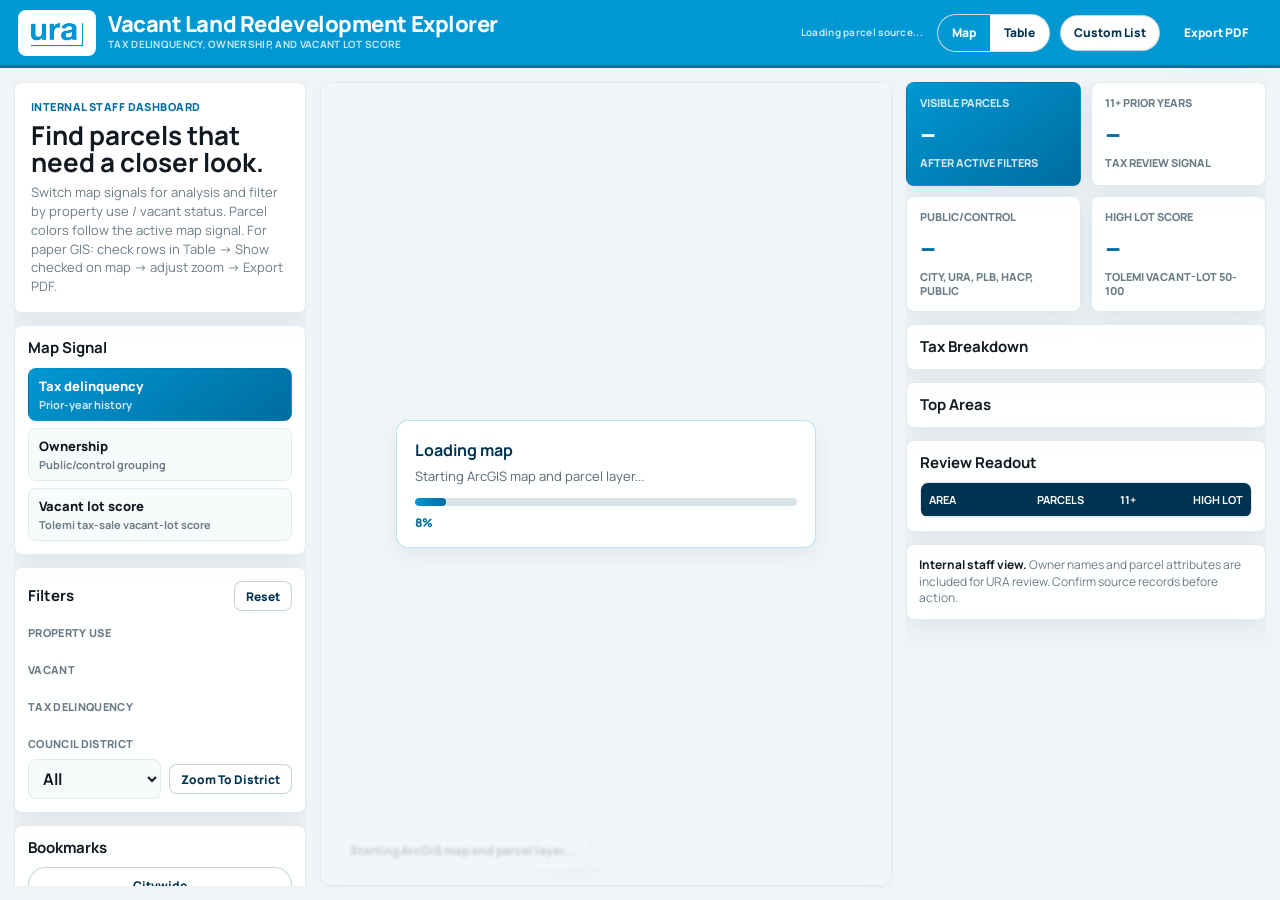
==== commit 0389ef14: "Add Council District filter with focused map zoom. Selecting a district now filters parcels and zoom" ====
--- a/docs/index.html
+++ b/docs/index.html
@@ -67,6 +67,16 @@
           <div class="filter-list" id="vacantFilters"></div>
           <h3 id="signalFilterHeading">Tax Delinquency</h3>
           <div class="filter-list" id="signalFilters"></div>
+          <h3>Council District</h3>
+          <div class="district-filter">
+            <label class="district-filter-label" for="councilDistrictSelect">
+              <span class="sr-only">Council District</span>
+              <select id="councilDistrictSelect" aria-label="Council District">
+                <option value="">All</option>
+              </select>
+            </label>
+            <button class="small-button" id="zoomToDistrictButton" type="button">Zoom To District</button>
+          </div>
         </section>
 
         <section class="panel">
@@ -174,28 +184,76 @@
     <section class="table-view" id="tableView" aria-label="Parcel spreadsheet table">
       <div class="table-toolbar">
         <div class="table-toolbar-main">
+          <div class="table-workspace-heading">
+            <span class="table-eyebrow">Parcel workspace</span>
+            <strong id="tableRowCount">0 parcels</strong>
+            <span class="table-toolbar-note" id="tableUniverseNote">All parcels available in the published dashboard bundle.</span>
+          </div>
+          <label class="table-universe">
+            <span>Table universe</span>
+            <select id="tableUniverseSelect" aria-describedby="tableUniverseNote">
+              <option value="all">All published parcels</option>
+              <option value="epp">EPP parcels only</option>
+              <option value="map">Current map results</option>
+            </select>
+          </label>
+          <label class="table-search">
+            <span>Search this list</span>
+            <input id="tableSearchInput" type="search" placeholder="Try a PIN, owner, project, or neighborhood" />
+          </label>
+        </div>
+        <div class="table-toolbar-actions">
+          <div class="table-selection-actions" aria-label="Selected parcel actions">
+            <span class="table-action-label">Selected parcels</span>
+            <span class="table-checked-count" id="tableCheckedCount">0 checked</span>
+            <button class="small-button" id="tableSelectPageButton" type="button">Select this page</button>
+            <button class="small-button quiet-button" id="tableClearCheckedButton" type="button" disabled>Clear selection</button>
+            <button class="primary-button" id="tableShowCheckedMapButton" type="button" disabled>View on map</button>
+            <button class="small-button" id="tableExportCheckedPdfButton" type="button" disabled>Export selected PDF</button>
+          </div>
+          <div class="table-utility-actions" aria-label="Table utilities">
+            <details class="table-menu" id="tableHelpMenu">
+              <summary class="small-button info-button">Help &amp; data</summary>
+              <div class="table-menu-popover table-help-popover">
+                <p class="table-menu-intro">New to the dataset? Start here before interpreting a field or acting on a record.</p>
+                <button class="table-menu-item" id="tableDictionaryButton" type="button" aria-haspopup="dialog">
+                  <strong>Understand the columns</strong>
+                  <span>Plain-language definitions and the source for every field.</span>
+                </button>
+                <button class="table-menu-item" id="tableSourcesButton" type="button" aria-haspopup="dialog">
+                  <strong>Check data freshness</strong>
+                  <span>See each source and when its current snapshot was updated.</span>
+                </button>
+              </div>
+            </details>
+            <details class="table-menu" id="tableOptionsMenu">
+              <summary class="small-button">Table options</summary>
+              <div class="table-menu-popover compact-menu-popover">
+                <button class="table-menu-item" id="tableColumnsButton" type="button">
+                  <strong>Choose visible columns</strong>
+                  <span>Show only the fields useful for your review.</span>
+                </button>
+              </div>
+            </details>
+          </div>
+          <button class="primary-button" id="tableExportButton" type="button">Export XLSX</button>
+        </div>
+      </div>
+
+      <section class="table-filter-panel" aria-labelledby="tableFilterTitle">
+        <div class="table-filter-heading">
           <div>
-            <strong id="tableRowCount">0 parcels</strong>
-            <span class="table-toolbar-note">Starts from current map filters / custom list · Check rows → Show checked on map → Export PDF</span>
-          </div>
-          <label class="table-search">
-            <span>Search</span>
-            <input id="tableSearchInput" type="search" placeholder="PIN, owner, EPP project, or neighborhood" />
-          </label>
-        </div>
-        <div class="table-toolbar-actions">
-          <span class="table-checked-count" id="tableCheckedCount">0 checked</span>
-          <button class="small-button" id="tableSelectPageButton" type="button">Check page</button>
-          <button class="small-button" id="tableClearCheckedButton" type="button" disabled>Clear checks</button>
-          <button class="primary-button" id="tableShowCheckedMapButton" type="button" disabled>Show checked on map</button>
-          <button class="primary-button" id="tableExportCheckedPdfButton" type="button" disabled>Export checked PDF</button>
-          <button class="small-button" id="tableClearFilters" type="button">Clear table filters</button>
-          <button class="small-button" id="tableColumnsButton" type="button">Columns</button>
-          <button class="primary-button" id="tableExportButton" type="button">Export XLSX</button>
-        </div>
-      </div>
-
-      <div class="table-filter-bar" id="tableFilterBar"></div>
+            <span class="table-eyebrow">Step 1</span>
+            <h2 id="tableFilterTitle">Narrow the parcel list</h2>
+            <p>Start with the common filters. Open “More filters” only when you need a specific program or source field.</p>
+          </div>
+          <div class="table-filter-status">
+            <span id="tableActiveFilterCount">No table filters applied</span>
+            <button class="small-button quiet-button" id="tableClearFilters" type="button">Reset filters</button>
+          </div>
+        </div>
+        <div class="table-filter-bar" id="tableFilterBar"></div>
+      </section>
 
       <div class="spreadsheet-wrap">
         <table class="spreadsheet-table" id="spreadsheetTable">
@@ -230,6 +288,56 @@
           <button class="small-button" id="columnPickerSelectAll" type="button">Select all</button>
           <button class="small-button" id="columnPickerSelectNone" type="button">Select none</button>
           <button class="primary-button" type="button" data-close-modal="columnPickerModal">Done</button>
+        </div>
+      </div>
+    </div>
+
+    <div class="modal-backdrop is-hidden" id="dataDictionaryModal" aria-hidden="true">
+      <div class="modal-card wide-modal" role="dialog" aria-modal="true" aria-labelledby="dataDictionaryTitle">
+        <div class="modal-head">
+          <div>
+            <span class="modal-eyebrow">Data guide</span>
+            <h2 id="dataDictionaryTitle">Understand the table columns</h2>
+            <p>Use this guide when a label or value is unfamiliar. Each row explains what the field means and where it came from.</p>
+          </div>
+          <button class="small-button" type="button" data-close-modal="dataDictionaryModal">Close</button>
+        </div>
+        <label class="dictionary-search">
+          <span>Find a field</span>
+          <input id="dataDictionarySearch" type="search" placeholder="Search a column name, meaning, or source" />
+        </label>
+        <div class="dictionary-table-wrap">
+          <table class="dictionary-table">
+            <thead><tr><th>Column</th><th>Description</th><th>Source</th></tr></thead>
+            <tbody id="dataDictionaryBody"></tbody>
+          </table>
+        </div>
+        <div class="modal-actions dictionary-footer">
+          <p>Screening definitions only. Confirm source records before operational, legal, tax-sale, or zoning decisions.</p>
+          <button class="primary-button" type="button" data-close-modal="dataDictionaryModal">Done</button>
+        </div>
+      </div>
+    </div>
+
+    <div class="modal-backdrop is-hidden" id="sourceFreshnessModal" aria-hidden="true">
+      <div class="modal-card source-modal" role="dialog" aria-modal="true" aria-labelledby="sourceFreshnessTitle">
+        <div class="modal-head">
+          <div>
+            <span class="modal-eyebrow">Data guide</span>
+            <h2 id="sourceFreshnessTitle">Check data freshness</h2>
+            <p>These dates show the source snapshots included in the dashboard you are viewing.</p>
+          </div>
+          <button class="small-button" type="button" data-close-modal="sourceFreshnessModal">Close</button>
+        </div>
+        <div class="dictionary-table-wrap">
+          <table class="dictionary-table source-freshness-table">
+            <thead><tr><th>Source</th><th>Last update</th></tr></thead>
+            <tbody id="sourceFreshnessBody"></tbody>
+          </table>
+        </div>
+        <div class="modal-actions dictionary-footer">
+          <p>Dates describe the extract or cache in the current build, not the upstream system's live state.</p>
+          <button class="primary-button" type="button" data-close-modal="sourceFreshnessModal">Done</button>
         </div>
       </div>
     </div>
@@ -302,6 +410,6 @@
 
     <script src="https://cdn.sheetjs.com/xlsx-0.20.3/package/dist/xlsx.full.min.js"></script>
     <script src="https://js.arcgis.com/4.30/"></script>
-    <script src="app.js"></script>
+    <script src="app.js?v=district-zoom-20260723c"></script>
   </body>
 </html>
--- a/docs/styles.css
+++ b/docs/styles.css
@@ -333,6 +333,42 @@
   gap: 8px;
 }
 
+.district-filter {
+  display: grid;
+  grid-template-columns: minmax(0, 1fr) auto;
+  gap: 8px;
+  align-items: center;
+}
+
+.district-filter-label {
+  display: block;
+  min-width: 0;
+}
+
+.district-filter select {
+  width: 100%;
+  min-height: 36px;
+  padding: 7px 10px;
+  border: 1px solid var(--line);
+  border-radius: 8px;
+  background: var(--paper-soft);
+  color: var(--ink);
+  font: inherit;
+  font-weight: 700;
+}
+
+.sr-only {
+  position: absolute;
+  width: 1px;
+  height: 1px;
+  padding: 0;
+  margin: -1px;
+  overflow: hidden;
+  clip: rect(0, 0, 0, 0);
+  white-space: nowrap;
+  border: 0;
+}
+
 .filter-item {
   display: grid;
   grid-template-columns: minmax(0, 1fr) auto;
@@ -858,7 +894,7 @@
 }
 
 .table-toolbar,
-.table-filter-bar,
+.table-filter-panel,
 .table-pagination,
 .modal-card {
   background: #ffffff;
@@ -867,17 +903,15 @@
 }
 
 .table-toolbar {
-  display: flex;
-  flex-wrap: wrap;
-  justify-content: space-between;
-  gap: 12px;
-  padding: 12px 14px;
+  display: grid;
+  gap: 14px;
+  padding: 14px 16px;
 }
 
 .table-toolbar-main {
-  display: flex;
-  flex-wrap: wrap;
-  gap: 14px;
+  display: grid;
+  grid-template-columns: minmax(210px, 0.8fr) minmax(230px, 0.85fr) minmax(300px, 1.25fr);
+  gap: 24px;
   align-items: end;
 }
 
@@ -888,15 +922,159 @@
 }
 
 .table-toolbar-note {
+  display: block;
+  margin-top: 3px;
   color: #687985;
   font-size: 12px;
+}
+
+.table-universe,
+.table-search {
+  display: grid;
+  gap: 5px;
+}
+
+.table-universe > span,
+.table-search > span {
+  color: #5f7480;
+  font-size: 10px;
+  font-weight: 800;
+  letter-spacing: 0.07em;
+  text-transform: uppercase;
+}
+
+.table-universe select {
+  width: 100%;
+  min-height: 34px;
+  padding: 0 34px 0 10px;
+  color: #142935;
+  font: inherit;
+  font-weight: 700;
+  font-size: 13px;
+  background: #ffffff;
+  border: 1px solid #c9d7df;
+  border-radius: 8px;
 }
 
 .table-toolbar-actions {
   display: flex;
   flex-wrap: wrap;
+  justify-content: space-between;
+  gap: 10px 16px;
+  align-items: center;
+  padding-top: 12px;
+  border-top: 1px solid #e4edf2;
+}
+
+.table-eyebrow,
+.modal-eyebrow,
+.table-action-label {
+  display: block;
+  margin-bottom: 3px;
+  color: #5f7480;
+  font-size: 10px;
+  font-weight: 800;
+  letter-spacing: 0.07em;
+  text-transform: uppercase;
+}
+
+.table-selection-actions,
+.table-utility-actions {
+  display: flex;
+  flex-wrap: wrap;
+  gap: 7px;
+  align-items: center;
+}
+
+.table-selection-actions {
+  flex: 1 1 720px;
+}
+
+.table-action-label {
+  margin: 0 2px 0 0;
+}
+
+.table-utility-actions {
+  margin-left: auto;
+}
+
+.quiet-button {
+  color: #526873;
+  background: #f7fafb;
+}
+
+.table-menu {
+  position: relative;
+}
+
+.table-menu > summary {
   gap: 8px;
-  align-items: center;
+}
+
+.table-menu[open] > summary {
+  color: #ffffff;
+  background: var(--ura-blue-dark);
+  border-color: var(--ura-blue-dark);
+}
+
+.table-menu-popover {
+  position: absolute;
+  right: 0;
+  top: calc(100% + 8px);
+  z-index: 20;
+  width: min(360px, calc(100vw - 40px));
+  padding: 8px;
+  border: 1px solid #cbdbe3;
+  border-radius: 10px;
+  background: #ffffff;
+  box-shadow: 0 14px 36px rgba(0, 47, 76, 0.18);
+}
+
+.compact-menu-popover {
+  width: min(300px, calc(100vw - 40px));
+}
+
+.table-menu-intro {
+  margin: 0;
+  padding: 6px 8px 10px;
+  color: #5f7480;
+  font-size: 11px;
+  line-height: 1.45;
+}
+
+.table-menu-item {
+  width: 100%;
+  display: grid;
+  gap: 2px;
+  padding: 10px;
+  border: 0;
+  border-radius: 8px;
+  color: #142935;
+  background: transparent;
+  text-align: left;
+}
+
+.table-menu-item:hover,
+.table-menu-item:focus-visible {
+  background: #edf7fb;
+  outline: none;
+}
+
+.table-menu-item + .table-menu-item {
+  border-top: 1px solid #e4edf2;
+  border-radius: 0 0 8px 8px;
+}
+
+.table-menu-item strong {
+  color: var(--ura-deep);
+  font-size: 12px;
+}
+
+.table-menu-item span {
+  color: #667b86;
+  font-size: 11px;
+  font-weight: 500;
+  line-height: 1.4;
 }
 
 .table-search {
@@ -921,20 +1099,85 @@
 }
 
 .table-search input {
-  min-width: 260px;
+  width: 100%;
+}
+
+.table-filter-panel {
+  overflow: visible;
+}
+
+.table-filter-heading {
+  display: flex;
+  justify-content: space-between;
+  gap: 20px;
+  align-items: center;
+  padding: 12px 14px 10px;
+  border-bottom: 1px solid #e4edf2;
+}
+
+.table-filter-heading h2 {
+  margin: 0;
+  color: var(--ura-deep);
+  font-size: 15px;
+}
+
+.table-filter-heading p {
+  margin: 3px 0 0;
+  color: #687985;
+  font-size: 11px;
+  line-height: 1.4;
+}
+
+.table-filter-status {
+  display: flex;
+  gap: 9px;
+  align-items: center;
+  flex: 0 0 auto;
+}
+
+.table-filter-status > span {
+  color: #4f6570;
+  font-size: 11px;
+  font-weight: 700;
+}
+
+.table-filter-status > span.has-filters {
+  color: var(--ura-blue-dark);
 }
 
 .table-filter-bar {
+  padding: 11px 14px 12px;
+}
+
+.table-filter-section {
+  display: grid;
+  gap: 9px;
+}
+
+.table-filter-section-title {
   display: flex;
-  flex-wrap: wrap;
+  justify-content: space-between;
   gap: 10px;
-  padding: 10px 12px;
+  color: #4f6570;
+  font-size: 11px;
+  font-weight: 800;
+}
+
+.table-filter-section-title span:last-child {
+  color: #7a8b94;
+  font-weight: 600;
+}
+
+.table-filter-grid {
+  display: grid;
+  grid-template-columns: repeat(auto-fit, minmax(180px, 1fr));
+  gap: 10px;
 }
 
 .table-filter-group {
   display: grid;
   gap: 4px;
-  min-width: 150px;
+  min-width: 0;
   font-size: 11px;
   font-weight: 800;
   color: #687985;
@@ -942,8 +1185,36 @@
 }
 
 .table-filter-group select {
-  min-width: 160px;
-  max-width: 220px;
+  width: 100%;
+  min-width: 0;
+  max-width: none;
+}
+
+.advanced-filter-disclosure {
+  margin-top: 10px;
+  padding-top: 10px;
+  border-top: 1px solid #e4edf2;
+}
+
+.advanced-filter-disclosure > summary {
+  width: fit-content;
+  display: flex;
+  gap: 8px;
+  align-items: center;
+  color: var(--ura-blue-dark);
+  font-size: 12px;
+  font-weight: 800;
+  cursor: pointer;
+}
+
+.advanced-filter-disclosure > summary span {
+  color: #6e818b;
+  font-size: 11px;
+  font-weight: 600;
+}
+
+.advanced-filter-disclosure[open] > summary {
+  margin-bottom: 10px;
 }
 
 .spreadsheet-wrap {
@@ -1125,6 +1396,128 @@
   color: #142935;
 }
 
+.wide-modal {
+  width: min(1040px, 100%);
+  max-height: min(88vh, 820px);
+}
+
+.source-modal {
+  width: min(720px, 100%);
+  grid-template-rows: auto minmax(0, 1fr) auto;
+}
+
+.modal-head > div {
+  min-width: 0;
+}
+
+.modal-head p {
+  margin: 3px 0 0;
+  color: #687985;
+  font-size: 12px;
+}
+
+.dictionary-search {
+  display: grid;
+  grid-template-columns: auto minmax(220px, 420px);
+  gap: 10px;
+  align-items: center;
+  padding: 0 14px 12px;
+  color: #445966;
+  font-size: 12px;
+  font-weight: 800;
+}
+
+.dictionary-search input {
+  min-height: 36px;
+  padding: 7px 10px;
+  border: 1px solid #c6d6df;
+  border-radius: 7px;
+  color: #142935;
+  font: inherit;
+  font-weight: 500;
+}
+
+.dictionary-table-wrap {
+  overflow: auto;
+  margin: 0 14px;
+  border: 1px solid #d8e4ea;
+  border-radius: 8px;
+}
+
+.dictionary-table {
+  width: 100%;
+  border-collapse: collapse;
+  color: #142935;
+  font-size: 12px;
+  text-align: left;
+}
+
+.dictionary-table th {
+  position: sticky;
+  top: 0;
+  z-index: 1;
+  padding: 9px 10px;
+  background: #edf5f8;
+  color: var(--ura-deep);
+  font-size: 11px;
+  letter-spacing: 0.03em;
+  text-transform: uppercase;
+}
+
+.dictionary-table td {
+  padding: 9px 10px;
+  border-top: 1px solid #e4edf2;
+  vertical-align: top;
+  line-height: 1.4;
+}
+
+.dictionary-table td:first-child {
+  min-width: 170px;
+}
+
+.dictionary-table td:nth-child(2) {
+  min-width: 280px;
+}
+
+.dictionary-table code {
+  display: block;
+  margin-top: 2px;
+  color: #687985;
+  font-size: 11px;
+}
+
+.source-freshness-table td:first-child {
+  width: 70%;
+}
+
+.source-freshness-table td:nth-child(2) {
+  min-width: 140px;
+  white-space: nowrap;
+}
+
+.dictionary-empty {
+  padding: 24px !important;
+  color: #687985;
+  text-align: center;
+}
+
+.dictionary-footer p {
+  margin: 0;
+  color: #687985;
+  font-size: 11px;
+  line-height: 1.4;
+}
+
+@media (max-width: 640px) {
+  .dictionary-search {
+    grid-template-columns: 1fr;
+  }
+
+  .dictionary-footer {
+    align-items: flex-start;
+  }
+}
+
 .pdf-options-group {
   display: grid;
   gap: 6px;
@@ -1227,7 +1620,77 @@
     min-height: calc(100vh - 120px);
   }
 
-  .table-search input {
-    min-width: 180px;
-  }
-}
+  .table-toolbar-main {
+    grid-template-columns: 1fr;
+    gap: 12px;
+  }
+
+  .table-filter-heading {
+    align-items: flex-start;
+    flex-direction: column;
+  }
+
+  .table-filter-status {
+    width: 100%;
+    justify-content: space-between;
+  }
+
+  .table-selection-actions {
+    flex-basis: 100%;
+  }
+}
+
+@media (max-width: 640px) {
+  .table-view {
+    padding: 8px;
+  }
+
+  .table-toolbar,
+  .table-filter-heading,
+  .table-filter-bar {
+    padding-left: 11px;
+    padding-right: 11px;
+  }
+
+  .table-toolbar-actions,
+  .table-selection-actions,
+  .table-utility-actions {
+    align-items: stretch;
+  }
+
+  .table-selection-actions,
+  .table-utility-actions {
+    width: 100%;
+  }
+
+  .table-selection-actions .small-button,
+  .table-selection-actions .primary-button {
+    flex: 1 1 145px;
+  }
+
+  .table-action-label,
+  .table-checked-count {
+    flex: 1 0 100%;
+  }
+
+  .table-utility-actions {
+    margin-left: 0;
+  }
+
+  .table-menu {
+    flex: 1 1 145px;
+  }
+
+  .table-menu > summary {
+    width: 100%;
+  }
+
+  .table-menu-popover {
+    right: auto;
+    left: 0;
+  }
+
+  .table-filter-grid {
+    grid-template-columns: 1fr;
+  }
+}
